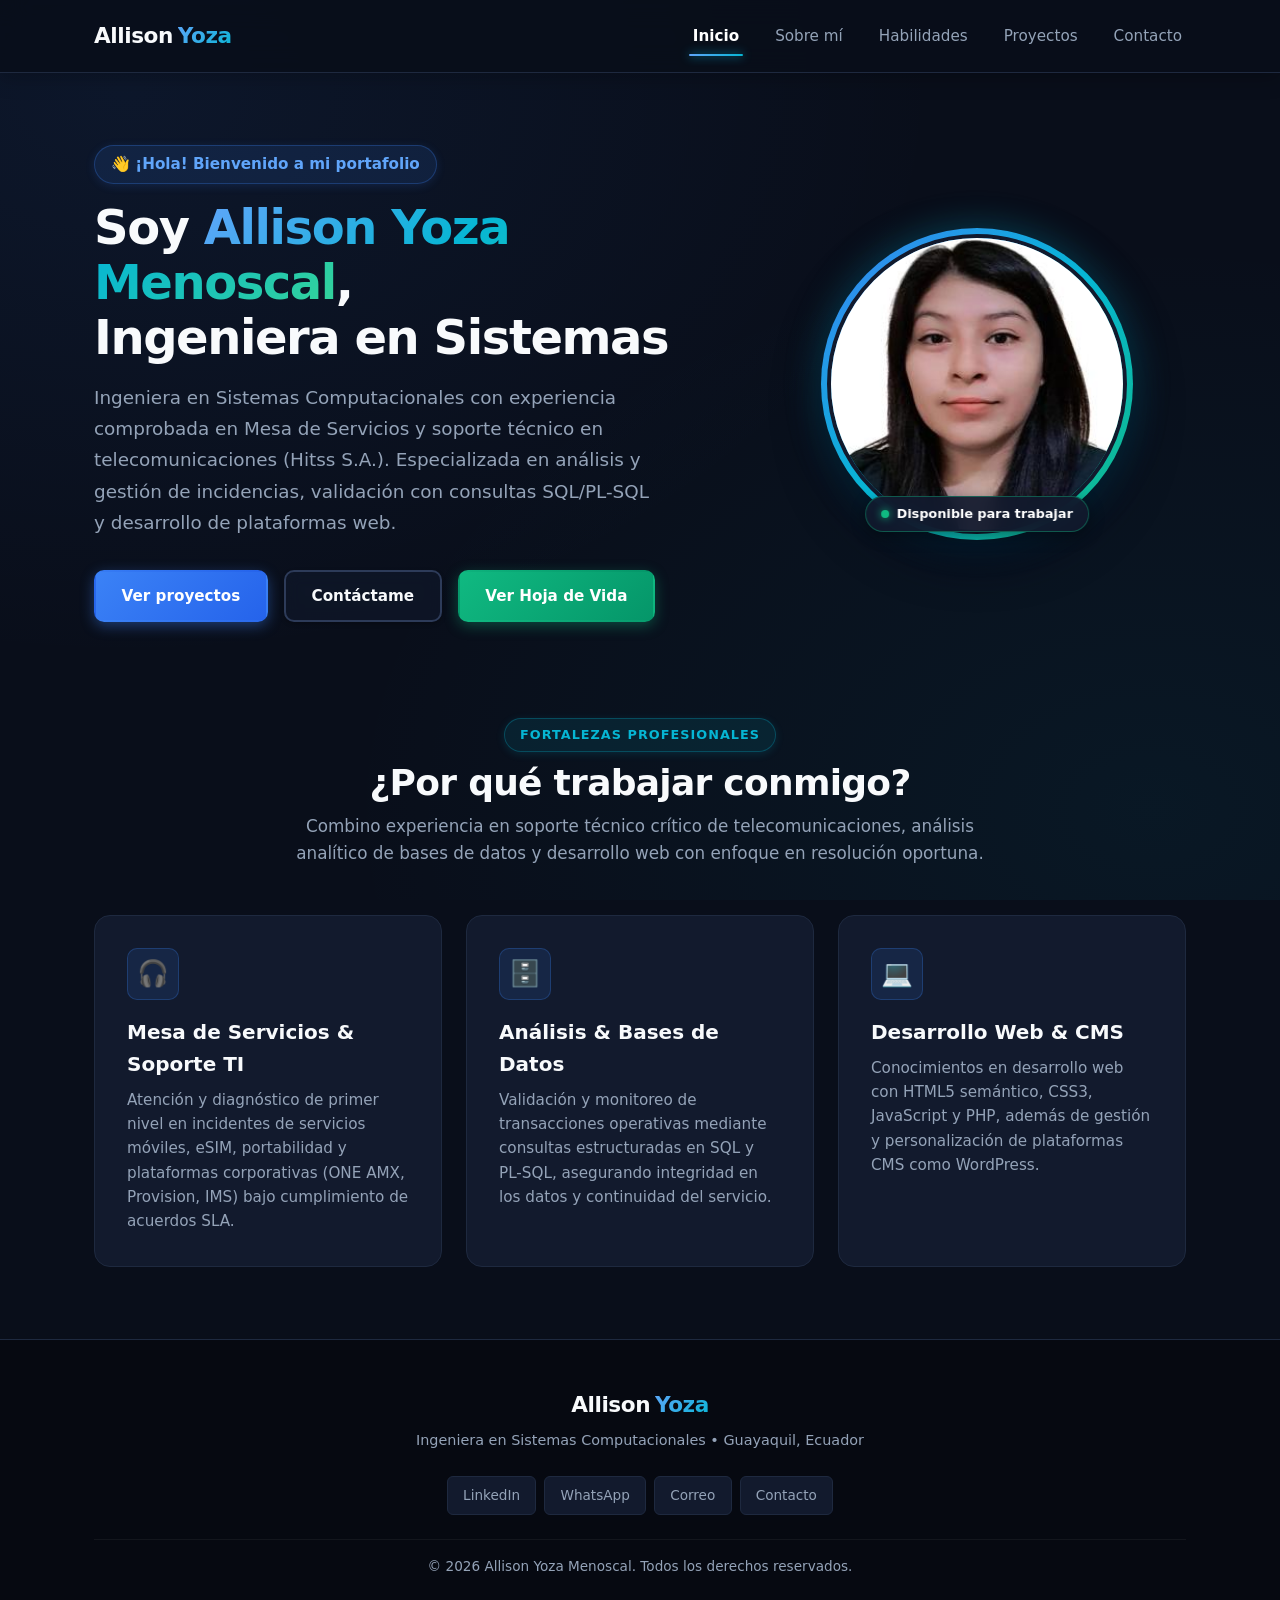
==== index.html @ 6cc6cfbf "https://github.com/Allison090/allison-yoza.git" ====
<!DOCTYPE html>
<html lang="es">
<head>
  <meta charset="UTF-8">
  <meta name="viewport" content="width=device-width, initial-scale=1.0">
  <meta name="description" content="Portafolio profesional y hoja de vida de Allison Yoza Menoscal. Ingeniera en Sistemas Computacionales, Soporte Técnico TI, Bases de Datos SQL y Desarrollo Web.">
  <title>Inicio | Allison Yoza Menoscal</title>

  <!-- Hojas de estilo del proyecto: global.css primero, luego pages.css -->
  <link rel="stylesheet" href="css/global.css">
  <link rel="stylesheet" href="css/pages.css">
</head>
<body>

  <!-- ======================================================================
       ENCABEZADO Y NAVEGACIÓN COMPARTIDOS (Exactamente igual en las 5 páginas)
       ====================================================================== -->
  <header class="site-header">
    <nav class="navbar container">
      <!-- Logo de la marca personal -->
      <a href="index.html" class="logo">
        <span>Allison</span><span class="logo-accent">Yoza</span>
      </a>

      <!-- Botón de menú hamburguesa para dispositivos móviles -->
      <button class="menu-toggle" id="menu-toggle" aria-label="Abrir menú de navegación" aria-expanded="false">
        <span class="menu-bar"></span>
        <span class="menu-bar"></span>
        <span class="menu-bar"></span>
      </button>

      <!-- Lista de enlaces de navegación principal -->
      <ul class="nav-menu" id="nav-menu">
        <li><a href="index.html" class="nav-link">Inicio</a></li>
        <li><a href="about.html" class="nav-link">Sobre mí</a></li>
        <li><a href="skills.html" class="nav-link">Habilidades</a></li>
        <li><a href="projects.html" class="nav-link">Proyectos</a></li>
        <li><a href="contact.html" class="nav-link">Contacto</a></li>
      </ul>
    </nav>
  </header>

  <!-- ======================================================================
       CONTENIDO PRINCIPAL: PÁGINA 1 - INICIO
       ====================================================================== -->
  <main>
    <!-- Sección Hero: Presentación ejecutiva y llamado a la acción -->
    <section class="hero section">
      <div class="container hero-grid">
        <!-- Columna de texto y llamada a la acción -->
        <div class="hero-text">
          <span class="hero-greeting">👋 ¡Hola! Bienvenido a mi portafolio</span>
          <h1 class="hero-title">
            Soy <span class="text-gradient">Allison Yoza Menoscal</span>,<br>
            Ingeniera en Sistemas
          </h1>
          <p class="hero-description">
            Ingeniera en Sistemas Computacionales con experiencia comprobada en Mesa de Servicios y soporte técnico en telecomunicaciones (Hitss S.A.). Especializada en análisis y gestión de incidencias, validación con consultas SQL/PL-SQL y desarrollo de plataformas web.
          </p>
          <div class="hero-actions">
            <a href="projects.html" class="btn btn-primary">Ver proyectos</a>
            <a href="contact.html" class="btn btn-outline">Contáctame</a>
            <a href="about.html" class="btn btn-accent">Ver Hoja de Vida</a>
          </div>
        </div>

        <!-- Columna de imagen / Foto profesional de Allison con marco y estado -->
        <div class="hero-image-wrapper">
          <div class="hero-avatar-frame">
            <img src="assets/img/profile.jpg" alt="Foto de perfil profesional de Allison Yoza Menoscal" class="hero-img" width="300" height="300">
            <!-- Insignia moderna de estado profesional -->
            <div class="avatar-badge">
              <span class="avatar-badge-dot"></span>
              <span>Disponible para trabajar</span>
            </div>
          </div>
        </div>
      </div>
    </section>

    <!-- Sección Resumen: 3 tarjetas destacando fortalezas clave -->
    <section class="highlights-section section">
      <div class="container">
        <div class="section-header">
          <span class="section-tag">Fortalezas Profesionales</span>
          <h2 class="section-title">¿Por qué trabajar conmigo?</h2>
          <p class="section-subtitle">
            Combino experiencia en soporte técnico crítico de telecomunicaciones, análisis analítico de bases de datos y desarrollo web con enfoque en resolución oportuna.
          </p>
        </div>

        <div class="highlights-grid">
          <!-- Tarjeta 1: Soporte y Mesa de Servicios -->
          <article class="highlight-card">
            <div class="highlight-icon">🎧</div>
            <h3 class="highlight-title">Mesa de Servicios & Soporte TI</h3>
            <p class="highlight-desc">
              Atención y diagnóstico de primer nivel en incidentes de servicios móviles, eSIM, portabilidad y plataformas corporativas (ONE AMX, Provision, IMS) bajo cumplimiento de acuerdos SLA.
            </p>
          </article>

          <!-- Tarjeta 2: Bases de Datos SQL / PL-SQL -->
          <article class="highlight-card">
            <div class="highlight-icon">🗄️</div>
            <h3 class="highlight-title">Análisis & Bases de Datos</h3>
            <p class="highlight-desc">
              Validación y monitoreo de transacciones operativas mediante consultas estructuradas en SQL y PL-SQL, asegurando integridad en los datos y continuidad del servicio.
            </p>
          </article>

          <!-- Tarjeta 3: Desarrollo Web y CMS -->
          <article class="highlight-card">
            <div class="highlight-icon">💻</div>
            <h3 class="highlight-title">Desarrollo Web & CMS</h3>
            <p class="highlight-desc">
              Conocimientos en desarrollo web con HTML5 semántico, CSS3, JavaScript y PHP, además de gestión y personalización de plataformas CMS como WordPress.
            </p>
          </article>
        </div>
      </div>
    </section>
  </main>

  <!-- ======================================================================
       PIE DE PÁGINA COMPARTIDO (Exactamente igual en las 5 páginas)
       ====================================================================== -->
  <footer class="site-footer">
    <div class="container footer-content">
      <div class="footer-brand">
        <a href="index.html" class="logo">
          <span>Allison</span><span class="logo-accent">Yoza</span>
        </a>
        <p>Ingeniera en Sistemas Computacionales • Guayaquil, Ecuador</p>
      </div>

      <!-- Enlaces rápidos a redes sociales y contacto directo -->
      <div class="footer-socials">
        <a href="https://linkedin.com/in/allisonyozame" target="_blank" rel="noopener noreferrer" class="social-link">LinkedIn</a>
        <a href="https://wa.me/593987343691" target="_blank" rel="noopener noreferrer" class="social-link">WhatsApp</a>
        <a href="mailto:allisonyoza@hotmail.com" class="social-link">Correo</a>
        <a href="contact.html" class="social-link">Contacto</a>
      </div>

      <!-- Copyright con año dinámico controlado por JavaScript -->
      <p class="footer-copy">
        &copy; <span id="current-year"></span> Allison Yoza Menoscal. Todos los derechos reservados.
      </p>
    </div>
  </footer>

  <!-- Script global del proyecto (menú móvil, enlace activo y año) -->
  <script src="js/main.js"></script>
</body>
</html>
---- css/global.css ----
/* ==========================================================================
   PORTAFOLIO WEB PERSONAL - HOJA DE ESTILOS GLOBAL (css/global.css)
   Contiene: Variables (:root), Reset universal, Botones, Header, Navbar,
             Footer y Media Queries compartidas.
   Estilo: Hoja de Vida Ejecutiva Digital / Portafolio Moderno de Alto Nivel
   ========================================================================== */

/* --------------------------------------------------------------------------
   1. VARIABLES DE DISEÑO (:root)
   -------------------------------------------------------------------------- */
:root {
  /* Paleta de colores principal (Tema Ejecutivo Moderno de Alta Gama) */
  --color-bg: #090e1a;             /* Fondo azul noche tecnológico profundo */
  --color-surface: #121a2d;        /* Fondo de tarjetas ejecutivas y contenedores */
  --color-surface-hover: #19243d;  /* Fondo interactivo al pasar el cursor */
  --color-surface-soft: #0d1527;   /* Fondo secundario para cajas de datos */
  --color-border: #1e293f;         /* Color de bordes nítidos y elegantes */
  --color-border-light: #2d3b59;   /* Bordes más visibles e iluminados */

  /* Colores de acento e identidad */
  --color-primary: #3b82f6;        /* Azul tecnológico vibrante */
  --color-primary-hover: #2563eb;  /* Azul oscuro interactivo */
  --color-primary-light: #60a5fa;  /* Tono azul cielo para detalles y etiquetas */
  --color-secondary: #06b6d4;      /* Cian aguamarina */
  --color-secondary-hover: #0891b2;/* Cian interactivo */
  --color-accent: #10b981;         /* Verde esmeralda (Disponibilidad / Logros) */
  --color-accent-hover: #059669;   /* Verde esmeralda oscuro */

  /* Estados de retroalimentación */
  --color-success: #10b981;        /* Éxito (Verde esmeralda) */
  --color-error: #ef4444;          /* Error (Rojo suave) */

  /* Tipografía y textos (MANTENIDA EXACTAMENTE SEGÚN SOLICITUD) */
  --color-text: #f8fafc;           /* Texto principal de alto contraste */
  --color-text-muted: #94a3b8;     /* Texto secundario y descriptivo */
  --font-main: system-ui, -apple-system, BlinkMacSystemFont, 'Segoe UI', Roboto, Oxygen, Ubuntu, Cantarell, sans-serif;

  /* Espaciados modulares (MANTENIDOS) */
  --spacing-xs: 0.25rem;
  --spacing-sm: 0.5rem;
  --spacing-md: 1rem;
  --spacing-lg: 1.5rem;
  --spacing-xl: 2rem;
  --spacing-2xl: 3rem;

  /* Bordes redondeados modernos */
  --radius-sm: 6px;
  --radius-md: 10px;
  --radius-lg: 16px;
  --radius-xl: 24px;
  --radius-full: 9999px;

  /* Sombras y profundidad */
  --shadow-sm: 0 2px 4px rgba(0, 0, 0, 0.25);
  --shadow-md: 0 8px 24px -4px rgba(0, 0, 0, 0.45);
  --shadow-lg: 0 16px 36px -6px rgba(2, 6, 23, 0.65);
  --shadow-glow: 0 0 25px rgba(59, 130, 246, 0.25);
  --shadow-glow-cyan: 0 0 25px rgba(6, 182, 212, 0.25);

  /* Transiciones fluidas */
  --transition-fast: 0.2s ease;
  --transition-normal: 0.3s cubic-bezier(0.4, 0, 0.2, 1);
}

/* --------------------------------------------------------------------------
   2. RESET UNIVERSAL Y ESTILOS BASE
   -------------------------------------------------------------------------- */
* {
  margin: 0;
  padding: 0;
  box-sizing: border-box;
}

html {
  scroll-behavior: smooth;
  font-size: 16px; /* Mantener tamaño base de fuente */
}

body {
  font-family: var(--font-main);
  background-color: var(--color-bg);
  background-image: 
    radial-gradient(at 10% 10%, rgba(59, 130, 246, 0.08) 0px, transparent 50%),
    radial-gradient(at 90% 90%, rgba(6, 182, 212, 0.06) 0px, transparent 50%);
  background-attachment: fixed;
  color: var(--color-text);
  line-height: 1.6;
  min-height: 100vh;
  display: flex;
  flex-direction: column;
  -webkit-font-smoothing: antialiased;
}

main {
  flex: 1; /* Permite que el footer se mantenga al final */
}

img, svg {
  max-width: 100%;
  height: auto;
  display: block;
}

a {
  color: inherit;
  text-decoration: none;
}

/* --------------------------------------------------------------------------
   3. CLASES UTILITARIAS Y DE DISEÑO REUTILIZABLES
   -------------------------------------------------------------------------- */
.container {
  width: 100%;
  max-width: 1140px;
  margin-left: auto;
  margin-right: auto;
  padding-left: var(--spacing-lg);
  padding-right: var(--spacing-lg);
}

.section {
  padding-top: var(--spacing-2xl);
  padding-bottom: var(--spacing-2xl);
}

/* Encabezado descriptivo de cada sección */
.section-header {
  text-align: center;
  max-width: 720px;
  margin: 0 auto var(--spacing-2xl) auto;
}

.section-tag {
  display: inline-flex;
  align-items: center;
  gap: 0.4rem;
  padding: 0.35rem 0.95rem;
  font-size: 0.8rem;
  font-weight: 700;
  text-transform: uppercase;
  letter-spacing: 0.08em;
  color: var(--color-secondary);
  background: rgba(6, 182, 212, 0.1);
  border: 1px solid rgba(6, 182, 212, 0.28);
  border-radius: var(--radius-full);
  margin-bottom: var(--spacing-sm);
  box-shadow: 0 2px 8px rgba(6, 182, 212, 0.15);
}

.section-title {
  font-size: 2.25rem;
  font-weight: 800;
  color: var(--color-text);
  line-height: 1.25;
  margin-bottom: var(--spacing-sm);
  letter-spacing: -0.02em;
}

.section-subtitle {
  color: var(--color-text-muted);
  font-size: 1.05rem;
  line-height: 1.6;
}

/* --------------------------------------------------------------------------
   4. SISTEMA DE BOTONES (.btn)
   -------------------------------------------------------------------------- */
.btn {
  display: inline-flex;
  align-items: center;
  justify-content: center;
  gap: var(--spacing-sm);
  padding: 0.75rem 1.6rem;
  font-size: 0.95rem;
  font-weight: 600;
  border-radius: var(--radius-md);
  cursor: pointer;
  border: 2px solid transparent;
  transition: all var(--transition-fast);
  text-align: center;
  box-shadow: var(--shadow-sm);
}

/* Botón con color principal en degradado moderno */
.btn-primary {
  background: linear-gradient(135deg, var(--color-primary) 0%, #2563eb 100%);
  color: #ffffff;
  box-shadow: 0 4px 14px rgba(59, 130, 246, 0.4);
}

.btn-primary:hover {
  background: linear-gradient(135deg, #2563eb 0%, #1d4ed8 100%);
  transform: translateY(-2px);
  box-shadow: 0 8px 20px rgba(59, 130, 246, 0.55);
}

/* Botón con contorno */
.btn-outline {
  background: rgba(18, 26, 45, 0.6);
  color: var(--color-text);
  border-color: var(--color-border-light);
  backdrop-filter: blur(8px);
}

.btn-outline:hover {
  background: rgba(59, 130, 246, 0.12);
  border-color: var(--color-primary-light);
  color: #ffffff;
  transform: translateY(-2px);
}

/* Botón de acento (Verde / Descarga / Éxito) */
.btn-accent {
  background: linear-gradient(135deg, #10b981 0%, #059669 100%);
  color: #ffffff;
  box-shadow: 0 4px 14px rgba(16, 185, 129, 0.35);
}

.btn-accent:hover {
  background: linear-gradient(135deg, #059669 0%, #047857 100%);
  transform: translateY(-2px);
  box-shadow: 0 8px 20px rgba(16, 185, 129, 0.5);
}

/* Tamaño compacto para tarjetas */
.btn-sm {
  padding: 0.45rem 1rem;
  font-size: 0.85rem;
}

.btn-block {
  width: 100%;
}

/* Etiquetas o insignias de tecnologías */
.badge {
  display: inline-flex;
  align-items: center;
  gap: 0.3rem;
  padding: 0.3rem 0.75rem;
  font-size: 0.75rem;
  font-weight: 600;
  border-radius: var(--radius-full);
  background: rgba(59, 130, 246, 0.1);
  color: var(--color-primary-light);
  border: 1px solid rgba(59, 130, 246, 0.25);
  transition: all var(--transition-fast);
}

.badge:hover {
  background: rgba(59, 130, 246, 0.18);
  border-color: var(--color-primary-light);
}

/* --------------------------------------------------------------------------
   5. ENCABEZADO Y BARRA DE NAVEGACIÓN (.site-header, .navbar)
   -------------------------------------------------------------------------- */
.site-header {
  position: sticky;
  top: 0;
  z-index: 1000;
  background: rgba(9, 14, 26, 0.88);
  backdrop-filter: blur(14px);
  -webkit-backdrop-filter: blur(14px);
  border-bottom: 1px solid var(--color-border);
  box-shadow: 0 4px 20px rgba(0, 0, 0, 0.25);
}

.navbar {
  display: flex;
  align-items: center;
  justify-content: space-between;
  height: 4.5rem;
}

/* Logotipo de marca personal */
.logo {
  font-size: 1.35rem;
  font-weight: 800;
  letter-spacing: -0.02em;
  color: var(--color-text);
  display: flex;
  align-items: center;
  gap: 0.3rem;
  transition: transform var(--transition-fast);
}

.logo:hover {
  transform: scale(1.02);
}

.logo-accent {
  background: linear-gradient(135deg, var(--color-primary-light) 0%, var(--color-secondary) 100%);
  -webkit-background-clip: text;
  -webkit-text-fill-color: transparent;
}

/* Lista de navegación en Desktop */
.nav-menu {
  display: flex;
  align-items: center;
  list-style: none;
  gap: 1.75rem;
}

.nav-link {
  color: var(--color-text-muted);
  font-weight: 500;
  font-size: 0.95rem;
  padding: 0.4rem 0.25rem;
  position: relative;
  transition: color var(--transition-fast);
}

.nav-link:hover {
  color: var(--color-text);
}

/* Indicador visual de la página activa */
.nav-link.active {
  color: #ffffff;
  font-weight: 700;
}

.nav-link.active::after {
  content: '';
  position: absolute;
  bottom: -4px;
  left: 0;
  width: 100%;
  height: 2px;
  background: linear-gradient(90deg, var(--color-primary-light), var(--color-secondary));
  border-radius: var(--radius-full);
  box-shadow: 0 0 10px var(--color-secondary);
}

/* Botón Hamburguesa para Móvil (Oculto en desktop) */
.menu-toggle {
  display: none;
  background: rgba(18, 26, 45, 0.8);
  border: 1px solid var(--color-border-light);
  border-radius: var(--radius-sm);
  padding: 0.55rem;
  cursor: pointer;
  flex-direction: column;
  gap: 5px;
  transition: background var(--transition-fast);
}

.menu-toggle:hover {
  background: rgba(59, 130, 246, 0.15);
  border-color: var(--color-primary-light);
}

.menu-bar {
  display: block;
  width: 22px;
  height: 2px;
  background-color: var(--color-text);
  border-radius: 2px;
  transition: transform var(--transition-normal), opacity var(--transition-fast);
}

/* Animación a 'X' cuando el menú móvil está abierto */
.menu-toggle.open .menu-bar:nth-child(1) {
  transform: translateY(7px) rotate(45deg);
}

.menu-toggle.open .menu-bar:nth-child(2) {
  opacity: 0;
}

.menu-toggle.open .menu-bar:nth-child(3) {
  transform: translateY(-7px) rotate(-45deg);
}

/* --------------------------------------------------------------------------
   6. PIE DE PÁGINA (.site-footer)
   -------------------------------------------------------------------------- */
.site-footer {
  background: #060911;
  border-top: 1px solid var(--color-border);
  padding: var(--spacing-2xl) 0 var(--spacing-xl);
  margin-top: auto;
}

.footer-content {
  display: flex;
  flex-direction: column;
  align-items: center;
  text-align: center;
  gap: var(--spacing-lg);
}

.footer-brand {
  display: flex;
  flex-direction: column;
  gap: 0.4rem;
}

.footer-brand .logo {
  justify-content: center;
}

.footer-brand p {
  color: var(--color-text-muted);
  font-size: 0.9rem;
}

.footer-socials {
  display: flex;
  flex-wrap: wrap;
  gap: var(--spacing-sm);
  justify-content: center;
}

.social-link {
  color: var(--color-text-muted);
  font-size: 0.85rem;
  font-weight: 500;
  padding: 0.5rem 0.95rem;
  border-radius: var(--radius-sm);
  border: 1px solid var(--color-border);
  background: var(--color-surface);
  transition: all var(--transition-fast);
}

.social-link:hover {
  color: #ffffff;
  border-color: var(--color-secondary);
  background: rgba(6, 182, 212, 0.12);
  transform: translateY(-2px);
  box-shadow: 0 4px 12px rgba(6, 182, 212, 0.2);
}

.footer-copy {
  color: var(--color-text-muted);
  font-size: 0.85rem;
  border-top: 1px solid rgba(255, 255, 255, 0.05);
  padding-top: var(--spacing-md);
  width: 100%;
}

/* --------------------------------------------------------------------------
   7. MEDIA QUERIES (COMPORTAMIENTO RESPONSIVO DEL HEADER)
   -------------------------------------------------------------------------- */
@media (max-width: 768px) {
  .menu-toggle {
    display: flex;
  }

  .nav-menu {
    position: absolute;
    top: 4.5rem;
    left: 0;
    right: 0;
    background: rgba(9, 14, 26, 0.98);
    backdrop-filter: blur(16px);
    -webkit-backdrop-filter: blur(16px);
    flex-direction: column;
    gap: 0;
    border-bottom: 1px solid var(--color-border);
    max-height: 0;
    overflow: hidden;
    opacity: 0;
    transition: max-height var(--transition-normal), opacity var(--transition-normal);
  }

  .nav-menu.open {
    max-height: 380px;
    opacity: 1;
    padding: var(--spacing-md) var(--spacing-lg);
  }

  .nav-menu li {
    width: 100%;
    text-align: center;
  }

  .nav-link {
    display: block;
    padding: 0.85rem 0;
    font-size: 1.05rem;
  }

  .nav-link.active::after {
    bottom: 6px;
    left: 25%;
    width: 50%;
  }

  .section {
    padding-top: var(--spacing-xl);
    padding-bottom: var(--spacing-xl);
  }

  .section-title {
    font-size: 1.85rem;
  }
}
---- css/pages.css ----
/* ==========================================================================
   PORTAFOLIO WEB PERSONAL - HOJA DE ESTILOS POR PÁGINAS (css/pages.css)
   Contiene: Estilos específicos del contenido (<main>) de cada página:
             1. Inicio (index.html) - Hero moderno y foto profesional
             2. Sobre mí (about.html) - Hoja de Vida, Timeline y Referencias
             3. Habilidades (skills.html) - Barras de progreso con degradado
             4. Proyectos (projects.html) - Galería de tarjetas ejecutivas
             5. Contacto (contact.html) - Canales directos y formulario
   ========================================================================== */

/* ==========================================================================
   1. PÁGINA: INICIO (index.html)
   ========================================================================== */

/* Sección Hero con cuadrícula de 2 columnas */
.hero {
  padding: 4.5rem 0 3.5rem 0;
  display: flex;
  align-items: center;
}

.hero-grid {
  display: grid;
  grid-template-columns: 1.2fr 0.8fr;
  align-items: center;
  gap: var(--spacing-2xl);
}

.hero-greeting {
  display: inline-flex;
  align-items: center;
  gap: 0.5rem;
  font-size: 0.95rem;
  font-weight: 600;
  color: var(--color-primary-light);
  background: rgba(59, 130, 246, 0.12);
  padding: 0.4rem 1rem;
  border-radius: var(--radius-full);
  margin-bottom: var(--spacing-md);
  border: 1px solid rgba(59, 130, 246, 0.28);
  box-shadow: 0 2px 10px rgba(59, 130, 246, 0.15);
}

.hero-title {
  font-size: 3rem;
  font-weight: 800;
  line-height: 1.15;
  letter-spacing: -0.03em;
  margin-bottom: var(--spacing-md);
}

.hero-title .text-gradient {
  background: linear-gradient(135deg, var(--color-primary-light) 0%, var(--color-secondary) 50%, #34d399 100%);
  -webkit-background-clip: text;
  -webkit-text-fill-color: transparent;
}

.hero-description {
  font-size: 1.15rem;
  color: var(--color-text-muted);
  line-height: 1.7;
  margin-bottom: var(--spacing-xl);
  max-width: 560px;
}

.hero-actions {
  display: flex;
  flex-wrap: wrap;
  gap: var(--spacing-md);
}

/* ==========================================================================
   FOTO DE PERFIL PROFESIONAL (Estilización Premium)
   ========================================================================== */
.hero-image-wrapper {
  display: flex;
  justify-content: center;
  align-items: center;
  position: relative;
}

/* Marco exterior con resplandor ambiental y borde degradado */
.hero-avatar-frame {
  position: relative;
  padding: 6px;
  background: linear-gradient(135deg, #3b82f6 0%, #06b6d4 50%, #10b981 100%);
  border-radius: var(--radius-full);
  box-shadow: 0 20px 45px rgba(2, 6, 23, 0.7), 0 0 35px rgba(6, 182, 212, 0.35);
  display: inline-block;
  transition: transform var(--transition-normal), box-shadow var(--transition-normal);
}

.hero-avatar-frame:hover {
  transform: translateY(-4px) scale(1.02);
  box-shadow: 0 25px 55px rgba(2, 6, 23, 0.8), 0 0 45px rgba(6, 182, 212, 0.45);
}

.hero-img {
  width: 300px;
  height: 300px;
  border-radius: var(--radius-full);
  object-fit: cover;
  object-position: top center;
  border: 4px solid var(--color-surface);
  display: block;
}

/* Insignia flotante moderna: "Disponible para trabajar" */
.avatar-badge {
  position: absolute;
  bottom: 8px;
  left: 50%;
  transform: translateX(-50%);
  background: rgba(18, 26, 45, 0.92);
  backdrop-filter: blur(10px);
  -webkit-backdrop-filter: blur(10px);
  border: 1px solid rgba(16, 185, 129, 0.4);
  color: #ffffff;
  padding: 0.4rem 0.95rem;
  border-radius: var(--radius-full);
  font-size: 0.8rem;
  font-weight: 600;
  display: flex;
  align-items: center;
  gap: 0.45rem;
  box-shadow: 0 4px 15px rgba(0, 0, 0, 0.4);
  white-space: nowrap;
}

.avatar-badge-dot {
  width: 8px;
  height: 8px;
  border-radius: var(--radius-full);
  background-color: var(--color-accent);
  box-shadow: 0 0 8px var(--color-accent);
  animation: pulse-dot 2s infinite;
}

@keyframes pulse-dot {
  0% { transform: scale(0.95); box-shadow: 0 0 0 0 rgba(16, 185, 129, 0.7); }
  70% { transform: scale(1.1); box-shadow: 0 0 0 6px rgba(16, 185, 129, 0); }
  100% { transform: scale(0.95); box-shadow: 0 0 0 0 rgba(16, 185, 129, 0); }
}

/* Sección Resumen de Fortalezas (Highlights Grid) */
.highlights-section {
  padding: 2.5rem 0 4.5rem 0;
}

.highlights-grid {
  display: grid;
  grid-template-columns: repeat(3, 1fr);
  gap: var(--spacing-lg);
}

.highlight-card {
  background: var(--color-surface);
  border: 1px solid var(--color-border);
  border-radius: var(--radius-lg);
  padding: var(--spacing-xl);
  transition: transform var(--transition-normal), border-color var(--transition-fast), box-shadow var(--transition-normal);
  position: relative;
  overflow: hidden;
}

.highlight-card::before {
  content: '';
  position: absolute;
  top: 0;
  left: 0;
  right: 0;
  height: 3px;
  background: linear-gradient(90deg, var(--color-primary), var(--color-secondary));
  opacity: 0;
  transition: opacity var(--transition-fast);
}

.highlight-card:hover {
  transform: translateY(-6px);
  border-color: var(--color-border-light);
  box-shadow: var(--shadow-lg);
}

.highlight-card:hover::before {
  opacity: 1;
}

.highlight-icon {
  width: 52px;
  height: 52px;
  display: flex;
  align-items: center;
  justify-content: center;
  border-radius: var(--radius-md);
  background: rgba(59, 130, 246, 0.12);
  color: var(--color-primary-light);
  font-size: 1.6rem;
  margin-bottom: var(--spacing-md);
  border: 1px solid rgba(59, 130, 246, 0.25);
}

.highlight-title {
  font-size: 1.25rem;
  font-weight: 700;
  margin-bottom: var(--spacing-sm);
  color: var(--color-text);
}

.highlight-desc {
  color: var(--color-text-muted);
  font-size: 0.95rem;
  line-height: 1.6;
}

/* ==========================================================================
   2. PÁGINA: SOBRE MÍ (about.html) - ESTILO HOJA DE VIDA DIGITAL
   ========================================================================== */

/* Cabecera Ejecutiva de Currículum Vitae */
.resume-header-card {
  background: var(--color-surface);
  border: 1px solid var(--color-border);
  border-radius: var(--radius-xl);
  padding: var(--spacing-xl);
  margin-bottom: var(--spacing-2xl);
  display: flex;
  align-items: center;
  gap: var(--spacing-xl);
  box-shadow: var(--shadow-md);
  position: relative;
  overflow: hidden;
}

.resume-header-card::before {
  content: '';
  position: absolute;
  top: 0;
  left: 0;
  width: 5px;
  height: 100%;
  background: linear-gradient(180deg, var(--color-primary), var(--color-secondary), var(--color-accent));
}

.resume-avatar-frame {
  flex-shrink: 0;
  padding: 4px;
  background: linear-gradient(135deg, var(--color-primary), var(--color-secondary));
  border-radius: var(--radius-full);
  box-shadow: 0 8px 24px rgba(0, 0, 0, 0.4);
}

.resume-avatar-img {
  width: 130px;
  height: 130px;
  border-radius: var(--radius-full);
  object-fit: cover;
  object-position: top center;
  border: 3px solid var(--color-surface);
  display: block;
}

.resume-header-info {
  flex: 1;
}

.resume-name {
  font-size: 1.85rem;
  font-weight: 800;
  color: var(--color-text);
  margin-bottom: 0.25rem;
}

.resume-role {
  font-size: 1.05rem;
  font-weight: 600;
  color: var(--color-secondary);
  margin-bottom: var(--spacing-sm);
}

.resume-meta-list {
  display: flex;
  flex-wrap: wrap;
  gap: 0.6rem;
  margin-bottom: var(--spacing-md);
}

.resume-meta-item {
  display: inline-flex;
  align-items: center;
  gap: 0.35rem;
  font-size: 0.85rem;
  color: var(--color-text-muted);
  background: var(--color-surface-soft);
  padding: 0.35rem 0.75rem;
  border-radius: var(--radius-full);
  border: 1px solid var(--color-border);
}

.resume-meta-item a:hover {
  color: var(--color-primary-light);
  text-decoration: underline;
}

.resume-header-actions {
  display: flex;
  gap: var(--spacing-sm);
  flex-wrap: wrap;
}

/* Cuadrícula de Contenido de Hoja de Vida */
.about-grid {
  display: grid;
  grid-template-columns: 1fr 1fr;
  gap: var(--spacing-2xl);
  align-items: start;
}

.about-card {
  background: var(--color-surface);
  border: 1px solid var(--color-border);
  border-radius: var(--radius-lg);
  padding: var(--spacing-xl);
  box-shadow: var(--shadow-sm);
}

.about-card-title {
  font-size: 1.4rem;
  font-weight: 700;
  margin-bottom: var(--spacing-md);
  color: var(--color-text);
  display: flex;
  align-items: center;
  gap: 0.5rem;
  padding-bottom: var(--spacing-sm);
  border-bottom: 1px solid var(--color-border);
}

.about-bio p {
  color: var(--color-text-muted);
  font-size: 1rem;
  line-height: 1.7;
  margin-bottom: var(--spacing-md);
}

/* Lista de actitudes con viñetas estilizadas */
.attitude-list {
  list-style: none;
  display: grid;
  grid-template-columns: 1fr 1fr;
  gap: 0.5rem;
  margin: var(--spacing-md) 0;
}

.attitude-item {
  display: flex;
  align-items: center;
  gap: 0.45rem;
  font-size: 0.9rem;
  color: var(--color-text);
  background: var(--color-surface-soft);
  padding: 0.5rem 0.75rem;
  border-radius: var(--radius-sm);
  border: 1px solid var(--color-border);
}

.attitude-item::before {
  content: '✓';
  color: var(--color-accent);
  font-weight: 800;
}

/* Línea de Tiempo (Timeline de Experiencia y Educación) */
.timeline-list {
  list-style: none;
  position: relative;
  padding-left: 1.75rem;
}

.timeline-list::before {
  content: '';
  position: absolute;
  top: 8px;
  bottom: 8px;
  left: 6px;
  width: 2px;
  background: linear-gradient(180deg, var(--color-primary), var(--color-secondary), var(--color-border));
}

.timeline-item {
  position: relative;
  margin-bottom: var(--spacing-xl);
}

.timeline-item:last-child {
  margin-bottom: 0;
}

.timeline-marker {
  position: absolute;
  left: -1.75rem;
  top: 4px;
  width: 14px;
  height: 14px;
  border-radius: var(--radius-full);
  background: var(--color-secondary);
  border: 3px solid var(--color-surface);
  box-shadow: 0 0 0 2px var(--color-secondary);
}

.timeline-date {
  font-size: 0.8rem;
  font-weight: 700;
  text-transform: uppercase;
  color: var(--color-secondary);
  letter-spacing: 0.06em;
  margin-bottom: 0.2rem;
}

.timeline-title {
  font-size: 1.15rem;
  font-weight: 700;
  color: var(--color-text);
  margin-bottom: 0.25rem;
}

.timeline-place {
  font-size: 0.9rem;
  color: var(--color-primary-light);
  margin-bottom: 0.5rem;
  font-weight: 600;
}

.timeline-desc {
  font-size: 0.92rem;
  color: var(--color-text-muted);
  line-height: 1.6;
}

/* Viñetas de funciones laborales dentro del timeline */
.job-functions {
  margin-top: 0.5rem;
  padding-left: 1.1rem;
}

.job-functions li {
  font-size: 0.88rem;
  color: var(--color-text-muted);
  margin-bottom: 0.35rem;
  line-height: 1.5;
}

/* Sección de Referencias Laborales y Personales */
.references-section {
  margin-top: var(--spacing-2xl);
}

.references-grid {
  display: grid;
  grid-template-columns: repeat(3, 1fr);
  gap: var(--spacing-lg);
  margin-top: var(--spacing-lg);
}

.reference-card {
  background: var(--color-surface);
  border: 1px solid var(--color-border);
  border-radius: var(--radius-lg);
  padding: var(--spacing-lg);
  display: flex;
  flex-direction: column;
  gap: 0.4rem;
  transition: transform var(--transition-fast), border-color var(--transition-fast);
}

.reference-card:hover {
  transform: translateY(-3px);
  border-color: var(--color-primary-light);
}

.reference-name {
  font-size: 1.05rem;
  font-weight: 700;
  color: var(--color-text);
}

.reference-role {
  font-size: 0.85rem;
  color: var(--color-secondary);
  font-weight: 500;
}

.reference-phone {
  display: inline-flex;
  align-items: center;
  gap: 0.4rem;
  font-size: 0.9rem;
  color: var(--color-text-muted);
  margin-top: 0.4rem;
}

.reference-phone a:hover {
  color: var(--color-primary-light);
  text-decoration: underline;
}

/* ==========================================================================
   3. PÁGINA: HABILIDADES (skills.html)
   ========================================================================== */
.skills-grid {
  display: grid;
  grid-template-columns: repeat(3, 1fr);
  gap: var(--spacing-xl);
}

.skill-category {
  background: var(--color-surface);
  border: 1px solid var(--color-border);
  border-radius: var(--radius-lg);
  padding: var(--spacing-xl);
  box-shadow: var(--shadow-sm);
  transition: transform var(--transition-fast), border-color var(--transition-fast);
}

.skill-category:hover {
  transform: translateY(-4px);
  border-color: var(--color-border-light);
  box-shadow: var(--shadow-md);
}

.category-header {
  display: flex;
  align-items: center;
  gap: var(--spacing-sm);
  margin-bottom: var(--spacing-lg);
  padding-bottom: var(--spacing-md);
  border-bottom: 1px solid var(--color-border);
}

.category-icon {
  font-size: 1.5rem;
}

.category-title {
  font-size: 1.25rem;
  font-weight: 700;
  color: var(--color-text);
}

.skill-list {
  display: flex;
  flex-direction: column;
  gap: var(--spacing-lg);
}

.skill-item {
  display: flex;
  flex-direction: column;
  gap: 0.4rem;
}

.skill-header {
  display: flex;
  justify-content: space-between;
  align-items: center;
  font-size: 0.95rem;
  font-weight: 600;
}

.skill-name {
  color: var(--color-text);
}

.skill-percentage {
  color: var(--color-secondary);
  font-size: 0.85rem;
  font-weight: 700;
}

/* Barra de progreso interactiva y visual con degradado */
.progress-bar {
  width: 100%;
  height: 9px;
  background: rgba(255, 255, 255, 0.08);
  border-radius: var(--radius-full);
  overflow: hidden;
  position: relative;
}

.progress-fill {
  height: 100%;
  border-radius: var(--radius-full);
  background: linear-gradient(90deg, var(--color-primary) 0%, var(--color-secondary) 60%, #10b981 100%);
  transition: width 1s cubic-bezier(0.4, 0, 0.2, 1);
  box-shadow: 0 0 10px rgba(6, 182, 212, 0.4);
}

/* ==========================================================================
   4. PÁGINA: PROYECTOS (projects.html)
   ========================================================================== */
.projects-grid {
  display: grid;
  grid-template-columns: repeat(3, 1fr);
  gap: var(--spacing-xl);
}

.project-card {
  background: var(--color-surface);
  border: 1px solid var(--color-border);
  border-radius: var(--radius-lg);
  overflow: hidden;
  display: flex;
  flex-direction: column;
  transition: transform var(--transition-normal), border-color var(--transition-fast), box-shadow var(--transition-normal);
}

.project-card:hover {
  transform: translateY(-8px);
  border-color: var(--color-border-light);
  box-shadow: var(--shadow-lg);
}

.project-img-wrapper {
  position: relative;
  overflow: hidden;
  background: #020617;
  aspect-ratio: 16 / 10;
}

.project-img {
  width: 100%;
  height: 100%;
  object-fit: cover;
  transition: transform var(--transition-normal);
}

.project-card:hover .project-img {
  transform: scale(1.05);
}

.project-body {
  padding: var(--spacing-lg);
  display: flex;
  flex-direction: column;
  flex: 1;
}

.project-title {
  font-size: 1.25rem;
  font-weight: 700;
  color: var(--color-text);
  margin-bottom: var(--spacing-xs);
}

.project-description {
  color: var(--color-text-muted);
  font-size: 0.92rem;
  line-height: 1.6;
  margin-bottom: var(--spacing-md);
  flex: 1;
}

.project-badges {
  display: flex;
  flex-wrap: wrap;
  gap: 0.4rem;
  margin-bottom: var(--spacing-lg);
}

.project-links {
  display: flex;
  gap: var(--spacing-sm);
  margin-top: auto;
}

.project-links .btn {
  flex: 1;
}

/* ==========================================================================
   5. PÁGINA: CONTACTO (contact.html)
   ========================================================================== */
.contact-grid {
  display: grid;
  grid-template-columns: 1fr 1.3fr;
  gap: var(--spacing-2xl);
  align-items: start;
}

/* Columna Izquierda: Tarjetas de Canales Directos */
.contact-channels {
  display: flex;
  flex-direction: column;
  gap: var(--spacing-md);
}

.channel-card {
  background: var(--color-surface);
  border: 1px solid var(--color-border);
  border-radius: var(--radius-lg);
  padding: var(--spacing-lg);
  display: flex;
  align-items: center;
  gap: var(--spacing-md);
  transition: border-color var(--transition-fast), transform var(--transition-fast), box-shadow var(--transition-fast);
}

.channel-card:hover {
  border-color: var(--color-primary-light);
  transform: translateX(4px);
  box-shadow: var(--shadow-md);
}

.channel-icon {
  width: 48px;
  height: 48px;
  border-radius: var(--radius-md);
  background: rgba(255, 255, 255, 0.05);
  display: flex;
  align-items: center;
  justify-content: center;
  font-size: 1.4rem;
  flex-shrink: 0;
}

.channel-card.whatsapp .channel-icon {
  background: rgba(16, 185, 129, 0.15);
  color: var(--color-success);
}

.channel-card.linkedin .channel-icon {
  background: rgba(6, 182, 212, 0.15);
  color: var(--color-secondary);
}

.channel-card.email .channel-icon {
  background: rgba(59, 130, 246, 0.15);
  color: var(--color-primary-light);
}

.channel-info {
  flex: 1;
  min-width: 0;
}

.channel-title {
  font-size: 1rem;
  font-weight: 700;
  color: var(--color-text);
  margin-bottom: 0.15rem;
}

.channel-value {
  font-size: 0.88rem;
  color: var(--color-text-muted);
  white-space: nowrap;
  overflow: hidden;
  text-overflow: ellipsis;
}

.channel-action {
  flex-shrink: 0;
}

/* Columna Derecha: Formulario de Contacto */
.contact-form-card {
  background: var(--color-surface);
  border: 1px solid var(--color-border);
  border-radius: var(--radius-lg);
  padding: var(--spacing-xl);
  box-shadow: var(--shadow-sm);
}

.contact-form {
  display: flex;
  flex-direction: column;
  gap: var(--spacing-md);
}

.form-group {
  display: flex;
  flex-direction: column;
  gap: 0.35rem;
}

.form-label {
  font-size: 0.9rem;
  font-weight: 600;
  color: var(--color-text);
}

.form-input,
.form-textarea {
  width: 100%;
  background: var(--color-surface-soft);
  border: 1px solid var(--color-border);
  border-radius: var(--radius-md);
  padding: 0.75rem 1rem;
  font-size: 0.95rem;
  font-family: inherit;
  color: var(--color-text);
  outline: none;
  transition: border-color var(--transition-fast), box-shadow var(--transition-fast);
}

.form-input:focus,
.form-textarea:focus {
  border-color: var(--color-primary-light);
  box-shadow: 0 0 0 3px rgba(59, 130, 246, 0.25);
}

.form-textarea {
  min-height: 120px;
  resize: vertical;
}

/* Contenedor de Alertas de Validación */
#form-feedback {
  display: none;
  padding: 0.85rem 1.1rem;
  border-radius: var(--radius-md);
  font-size: 0.9rem;
  font-weight: 500;
  line-height: 1.5;
}

#form-feedback.error {
  display: block;
  background: rgba(239, 68, 68, 0.12);
  border: 1px solid rgba(239, 68, 68, 0.3);
  color: #fca5a5;
}

#form-feedback.success {
  display: block;
  background: rgba(16, 185, 129, 0.12);
  border: 1px solid rgba(16, 185, 129, 0.3);
  color: #6ee7b7;
}

/* Botones de acción del formulario */
.form-actions {
  display: grid;
  grid-template-columns: 1fr 1fr;
  gap: var(--spacing-md);
  margin-top: var(--spacing-xs);
}

/* ==========================================================================
   6. RESPONSIVIDAD (MEDIA QUERIES PARA PÁGINAS)
   ========================================================================== */
@media (max-width: 992px) {
  .hero-grid {
    grid-template-columns: 1fr;
    text-align: center;
    gap: var(--spacing-xl);
  }

  .hero-description {
    margin-left: auto;
    margin-right: auto;
  }

  .hero-actions {
    justify-content: center;
  }

  .hero-image-wrapper {
    order: -1;
  }

  .hero-img {
    width: 250px;
    height: 250px;
  }

  .resume-header-card {
    flex-direction: column;
    text-align: center;
  }

  .resume-meta-list {
    justify-content: center;
  }

  .resume-header-actions {
    justify-content: center;
  }

  .highlights-grid,
  .skills-grid,
  .projects-grid,
  .references-grid {
    grid-template-columns: repeat(2, 1fr);
  }

  .about-grid,
  .contact-grid {
    grid-template-columns: 1fr;
  }
}

@media (max-width: 640px) {
  .hero-title {
    font-size: 2.2rem;
  }

  .highlights-grid,
  .skills-grid,
  .projects-grid,
  .references-grid {
    grid-template-columns: 1fr;
  }

  .attitude-list {
    grid-template-columns: 1fr;
  }

  .form-actions {
    grid-template-columns: 1fr;
  }

  .channel-card {
    flex-direction: column;
    text-align: center;
  }

  .channel-action {
    width: 100%;
  }

  .channel-action .btn {
    width: 100%;
  }
}
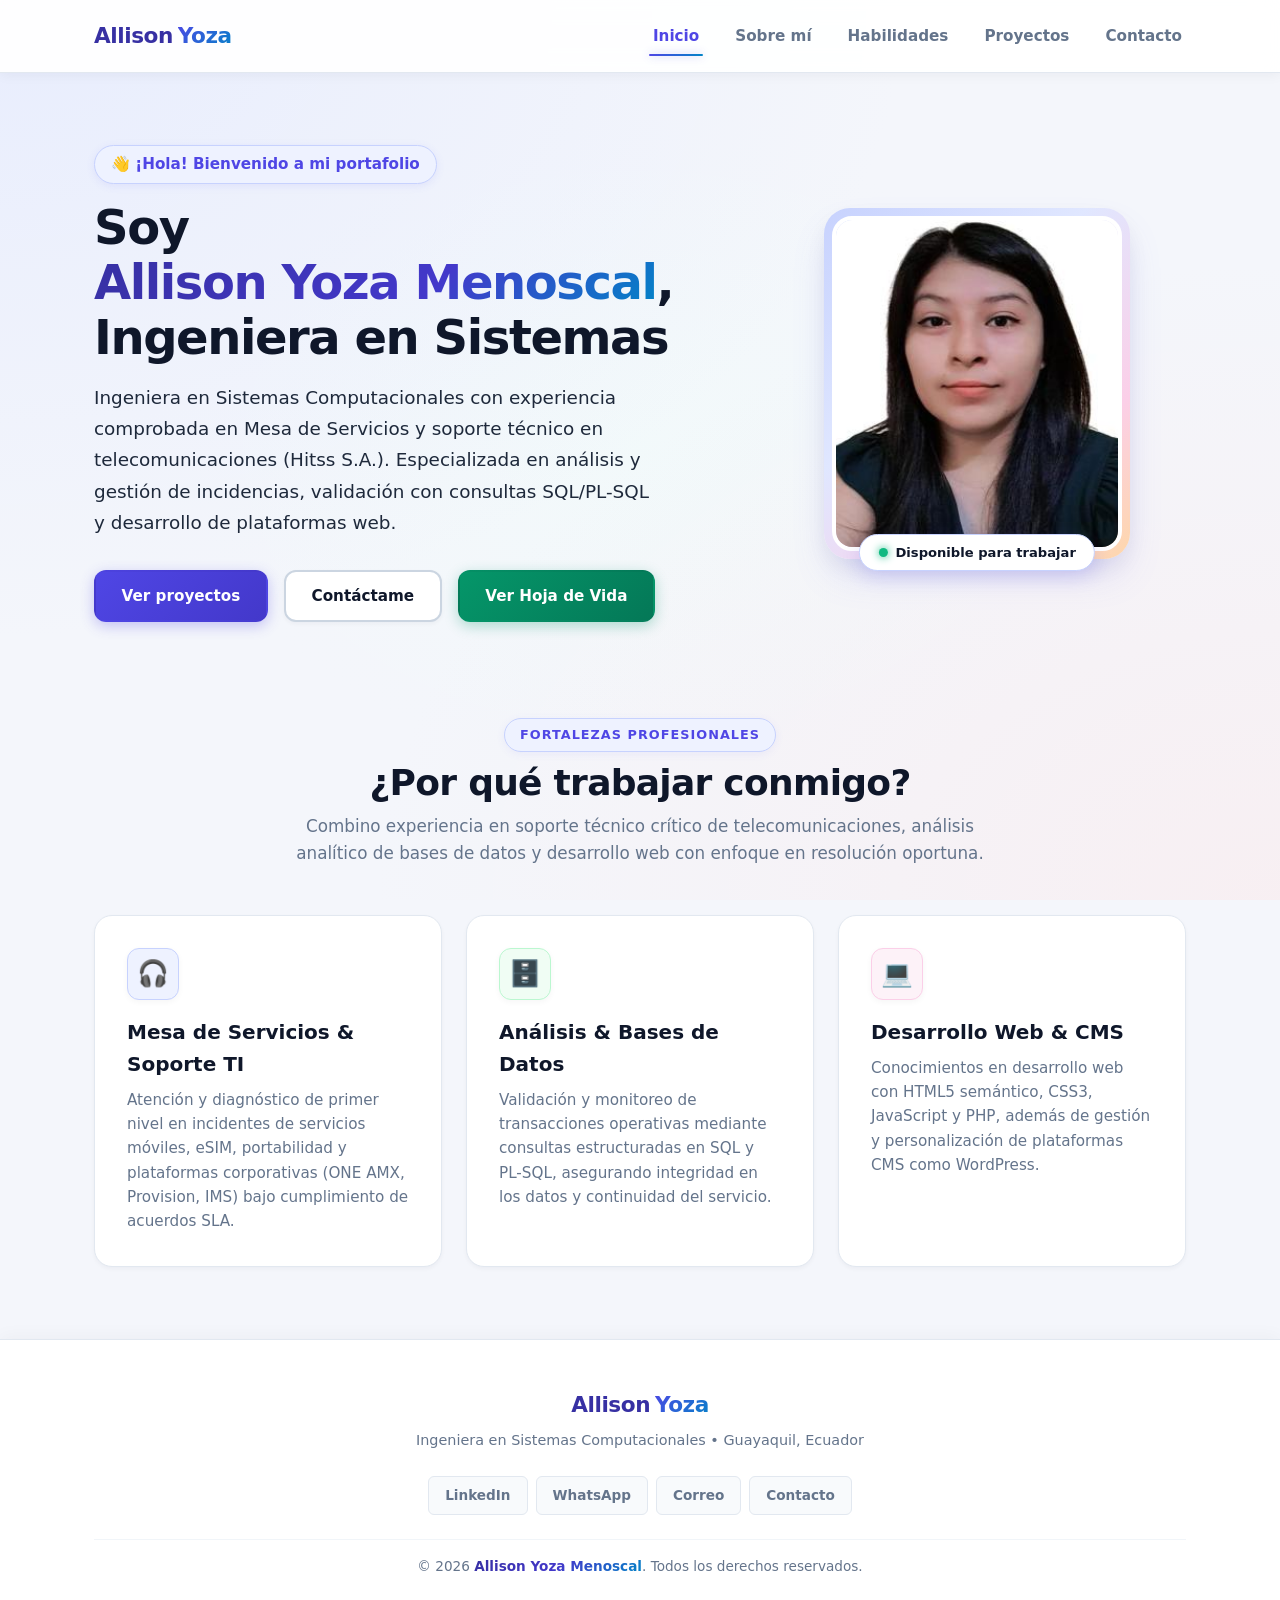
==== commit ef4aabce: "Mi primera publicación de proyecto" ====
--- a/index.html
+++ b/index.html
@@ -17,9 +17,9 @@
        ====================================================================== -->
   <header class="site-header">
     <nav class="navbar container">
-      <!-- Logo de la marca personal -->
+      <!-- Logo de la marca personal con nombres diferenciados por color -->
       <a href="index.html" class="logo">
-        <span>Allison</span><span class="logo-accent">Yoza</span>
+        <span class="logo-name">Allison</span><span class="logo-accent">Yoza</span>
       </a>
 
       <!-- Botón de menú hamburguesa para dispositivos móviles -->
@@ -51,7 +51,7 @@
         <div class="hero-text">
           <span class="hero-greeting">👋 ¡Hola! Bienvenido a mi portafolio</span>
           <h1 class="hero-title">
-            Soy <span class="text-gradient">Allison Yoza Menoscal</span>,<br>
+            Soy <span class="name-highlight">Allison Yoza Menoscal</span>,<br>
             Ingeniera en Sistemas
           </h1>
           <p class="hero-description">
@@ -64,10 +64,10 @@
           </div>
         </div>
 
-        <!-- Columna de imagen / Foto profesional de Allison con marco y estado -->
+        <!-- Columna de imagen / Foto profesional en marco rectangular redondeado (NO CÍRCULO) -->
         <div class="hero-image-wrapper">
           <div class="hero-avatar-frame">
-            <img src="assets/img/profile.jpg" alt="Foto de perfil profesional de Allison Yoza Menoscal" class="hero-img" width="300" height="300">
+            <img src="assets/img/profile.jpg" alt="Foto de perfil profesional de Allison Yoza Menoscal" class="hero-img" width="290" height="335">
             <!-- Insignia moderna de estado profesional -->
             <div class="avatar-badge">
               <span class="avatar-badge-dot"></span>
@@ -128,7 +128,7 @@
     <div class="container footer-content">
       <div class="footer-brand">
         <a href="index.html" class="logo">
-          <span>Allison</span><span class="logo-accent">Yoza</span>
+          <span class="logo-name">Allison</span><span class="logo-accent">Yoza</span>
         </a>
         <p>Ingeniera en Sistemas Computacionales • Guayaquil, Ecuador</p>
       </div>
@@ -143,7 +143,7 @@
 
       <!-- Copyright con año dinámico controlado por JavaScript -->
       <p class="footer-copy">
-        &copy; <span id="current-year"></span> Allison Yoza Menoscal. Todos los derechos reservados.
+        &copy; <span id="current-year"></span> <span class="name-highlight">Allison Yoza Menoscal</span>. Todos los derechos reservados.
       </p>
     </div>
   </footer>
--- a/css/global.css
+++ b/css/global.css
@@ -2,37 +2,39 @@
    PORTAFOLIO WEB PERSONAL - HOJA DE ESTILOS GLOBAL (css/global.css)
    Contiene: Variables (:root), Reset universal, Botones, Header, Navbar,
              Footer y Media Queries compartidas.
-   Estilo: Hoja de Vida Ejecutiva Digital / Portafolio Moderno de Alto Nivel
+   Estilo: Hoja de Vida Moderna con Fondo Pastel y Alto Contraste Ejecutivo
    ========================================================================== */
 
 /* --------------------------------------------------------------------------
    1. VARIABLES DE DISEÑO (:root)
    -------------------------------------------------------------------------- */
 :root {
-  /* Paleta de colores principal (Tema Ejecutivo Moderno de Alta Gama) */
-  --color-bg: #090e1a;             /* Fondo azul noche tecnológico profundo */
-  --color-surface: #121a2d;        /* Fondo de tarjetas ejecutivas y contenedores */
-  --color-surface-hover: #19243d;  /* Fondo interactivo al pasar el cursor */
-  --color-surface-soft: #0d1527;   /* Fondo secundario para cajas de datos */
-  --color-border: #1e293f;         /* Color de bordes nítidos y elegantes */
-  --color-border-light: #2d3b59;   /* Bordes más visibles e iluminados */
-
-  /* Colores de acento e identidad */
-  --color-primary: #3b82f6;        /* Azul tecnológico vibrante */
-  --color-primary-hover: #2563eb;  /* Azul oscuro interactivo */
-  --color-primary-light: #60a5fa;  /* Tono azul cielo para detalles y etiquetas */
-  --color-secondary: #06b6d4;      /* Cian aguamarina */
-  --color-secondary-hover: #0891b2;/* Cian interactivo */
-  --color-accent: #10b981;         /* Verde esmeralda (Disponibilidad / Logros) */
-  --color-accent-hover: #059669;   /* Verde esmeralda oscuro */
+  /* Paleta de colores pastel y superficies (Limpia, actual y contrastada) */
+  --color-bg: #f4f6fb;             /* Fondo de pantalla color pastel suave */
+  --color-bg-alt: #edf1fa;         /* Tono alternativo pastel sutil */
+  --color-surface: #ffffff;        /* Fondo blanco puro para tarjetas ejecutivas */
+  --color-surface-hover: #fcfdfe;  /* Fondo en hover */
+  --color-surface-soft: #f8fafd;   /* Fondo interior para cajas de datos */
+  --color-border: #e2e8f0;         /* Borde suave y nítido */
+  --color-border-light: #cbd5e1;   /* Borde con mayor contraste */
+
+  /* Colores de identidad, nombres y acentos */
+  --color-name: #3730a3;           /* Color distintivo exclusivo para los nombres (Índigo Real) */
+  --color-primary: #4f46e5;        /* Azul índigo moderno */
+  --color-primary-hover: #4338ca;  /* Índigo oscuro en interacción */
+  --color-primary-light: #6366f1;  /* Tono claro para detalles y badges */
+  --color-secondary: #0284c7;      /* Azul cielo / cian tecnológico */
+  --color-secondary-hover: #0369a1;/* Cian interactivo */
+  --color-accent: #10b981;         /* Verde esmeralda para disponibilidad y logros */
 
   /* Estados de retroalimentación */
-  --color-success: #10b981;        /* Éxito (Verde esmeralda) */
-  --color-error: #ef4444;          /* Error (Rojo suave) */
+  --color-success: #059669;        /* Éxito */
+  --color-error: #dc2626;          /* Error */
 
   /* Tipografía y textos (MANTENIDA EXACTAMENTE SEGÚN SOLICITUD) */
-  --color-text: #f8fafc;           /* Texto principal de alto contraste */
-  --color-text-muted: #94a3b8;     /* Texto secundario y descriptivo */
+  --color-text: #0f172a;           /* Texto principal oscuro para máximo contraste */
+  --color-text-body: #1e293b;      /* Texto de párrafos y lectura */
+  --color-text-muted: #64748b;     /* Texto secundario y descriptivo */
   --font-main: system-ui, -apple-system, BlinkMacSystemFont, 'Segoe UI', Roboto, Oxygen, Ubuntu, Cantarell, sans-serif;
 
   /* Espaciados modulares (MANTENIDOS) */
@@ -43,19 +45,18 @@
   --spacing-xl: 2rem;
   --spacing-2xl: 3rem;
 
-  /* Bordes redondeados modernos */
+  /* Bordes redondeados elegantes (NO círculos para la foto) */
   --radius-sm: 6px;
-  --radius-md: 10px;
-  --radius-lg: 16px;
+  --radius-md: 12px;
+  --radius-lg: 18px;
   --radius-xl: 24px;
   --radius-full: 9999px;
 
-  /* Sombras y profundidad */
-  --shadow-sm: 0 2px 4px rgba(0, 0, 0, 0.25);
-  --shadow-md: 0 8px 24px -4px rgba(0, 0, 0, 0.45);
-  --shadow-lg: 0 16px 36px -6px rgba(2, 6, 23, 0.65);
-  --shadow-glow: 0 0 25px rgba(59, 130, 246, 0.25);
-  --shadow-glow-cyan: 0 0 25px rgba(6, 182, 212, 0.25);
+  /* Sombras suaves modernas para diseño claro/pastel */
+  --shadow-sm: 0 2px 4px rgba(15, 23, 42, 0.04);
+  --shadow-md: 0 8px 24px -4px rgba(15, 23, 42, 0.08);
+  --shadow-lg: 0 16px 36px -6px rgba(15, 23, 42, 0.12);
+  --shadow-pastel: 0 12px 30px -5px rgba(99, 102, 241, 0.15);
 
   /* Transiciones fluidas */
   --transition-fast: 0.2s ease;
@@ -74,20 +75,23 @@
 html {
   scroll-behavior: smooth;
   font-size: 16px; /* Mantener tamaño base de fuente */
+  overflow-x: hidden;
 }
 
 body {
   font-family: var(--font-main);
   background-color: var(--color-bg);
   background-image: 
-    radial-gradient(at 10% 10%, rgba(59, 130, 246, 0.08) 0px, transparent 50%),
-    radial-gradient(at 90% 90%, rgba(6, 182, 212, 0.06) 0px, transparent 50%);
+    radial-gradient(at 0% 0%, rgba(224, 231, 255, 0.6) 0px, transparent 50%),
+    radial-gradient(at 100% 100%, rgba(254, 226, 226, 0.35) 0px, transparent 50%),
+    radial-gradient(at 50% 50%, rgba(240, 253, 250, 0.45) 0px, transparent 50%);
   background-attachment: fixed;
-  color: var(--color-text);
+  color: var(--color-text-body);
   line-height: 1.6;
   min-height: 100vh;
   display: flex;
   flex-direction: column;
+  overflow-x: hidden;
   -webkit-font-smoothing: antialiased;
 }
 
@@ -107,7 +111,7 @@
 }
 
 /* --------------------------------------------------------------------------
-   3. CLASES UTILITARIAS Y DE DISEÑO REUTILIZABLES
+   3. CLASES UTILITARIAS Y DECORACIONES
    -------------------------------------------------------------------------- */
 .container {
   width: 100%;
@@ -139,12 +143,12 @@
   font-weight: 700;
   text-transform: uppercase;
   letter-spacing: 0.08em;
-  color: var(--color-secondary);
-  background: rgba(6, 182, 212, 0.1);
-  border: 1px solid rgba(6, 182, 212, 0.28);
+  color: var(--color-primary);
+  background: #eef2ff;
+  border: 1px solid #c7d2fe;
   border-radius: var(--radius-full);
   margin-bottom: var(--spacing-sm);
-  box-shadow: 0 2px 8px rgba(6, 182, 212, 0.15);
+  box-shadow: 0 2px 8px rgba(99, 102, 241, 0.08);
 }
 
 .section-title {
@@ -160,6 +164,17 @@
   color: var(--color-text-muted);
   font-size: 1.05rem;
   line-height: 1.6;
+}
+
+/* ==========================================================================
+   ESTILO ESPECIAL Y DISTINTIVO PARA NOMBRES (.name-highlight)
+   ========================================================================== */
+.name-highlight {
+  color: var(--color-name);
+  background: linear-gradient(135deg, #3730a3 0%, #4338ca 50%, #0284c7 100%);
+  -webkit-background-clip: text;
+  -webkit-text-fill-color: transparent;
+  font-weight: 800;
 }
 
 /* --------------------------------------------------------------------------
@@ -181,45 +196,45 @@
   box-shadow: var(--shadow-sm);
 }
 
-/* Botón con color principal en degradado moderno */
+/* Botón con color principal */
 .btn-primary {
-  background: linear-gradient(135deg, var(--color-primary) 0%, #2563eb 100%);
+  background: linear-gradient(135deg, var(--color-primary) 0%, #4338ca 100%);
   color: #ffffff;
-  box-shadow: 0 4px 14px rgba(59, 130, 246, 0.4);
+  box-shadow: 0 4px 14px rgba(79, 70, 229, 0.3);
 }
 
 .btn-primary:hover {
-  background: linear-gradient(135deg, #2563eb 0%, #1d4ed8 100%);
+  background: linear-gradient(135deg, #4338ca 0%, #3730a3 100%);
   transform: translateY(-2px);
-  box-shadow: 0 8px 20px rgba(59, 130, 246, 0.55);
+  box-shadow: 0 8px 20px rgba(79, 70, 229, 0.4);
 }
 
 /* Botón con contorno */
 .btn-outline {
-  background: rgba(18, 26, 45, 0.6);
+  background: #ffffff;
   color: var(--color-text);
-  border-color: var(--color-border-light);
-  backdrop-filter: blur(8px);
+  border-color: #cbd5e1;
 }
 
 .btn-outline:hover {
-  background: rgba(59, 130, 246, 0.12);
-  border-color: var(--color-primary-light);
+  background: #f8fafd;
+  border-color: var(--color-primary);
+  color: var(--color-primary);
+  transform: translateY(-2px);
+  box-shadow: var(--shadow-sm);
+}
+
+/* Botón de acento (Descarga / Hoja de Vida) */
+.btn-accent {
+  background: linear-gradient(135deg, #059669 0%, #047857 100%);
   color: #ffffff;
+  box-shadow: 0 4px 14px rgba(5, 150, 105, 0.3);
+}
+
+.btn-accent:hover {
+  background: linear-gradient(135deg, #047857 0%, #065f46 100%);
   transform: translateY(-2px);
-}
-
-/* Botón de acento (Verde / Descarga / Éxito) */
-.btn-accent {
-  background: linear-gradient(135deg, #10b981 0%, #059669 100%);
-  color: #ffffff;
-  box-shadow: 0 4px 14px rgba(16, 185, 129, 0.35);
-}
-
-.btn-accent:hover {
-  background: linear-gradient(135deg, #059669 0%, #047857 100%);
-  transform: translateY(-2px);
-  box-shadow: 0 8px 20px rgba(16, 185, 129, 0.5);
+  box-shadow: 0 8px 20px rgba(5, 150, 105, 0.45);
 }
 
 /* Tamaño compacto para tarjetas */
@@ -232,7 +247,7 @@
   width: 100%;
 }
 
-/* Etiquetas o insignias de tecnologías */
+/* Etiquetas o insignias de tecnologías en colores pastel */
 .badge {
   display: inline-flex;
   align-items: center;
@@ -241,15 +256,15 @@
   font-size: 0.75rem;
   font-weight: 600;
   border-radius: var(--radius-full);
-  background: rgba(59, 130, 246, 0.1);
-  color: var(--color-primary-light);
-  border: 1px solid rgba(59, 130, 246, 0.25);
+  background: #eef2ff;
+  color: #4338ca;
+  border: 1px solid #c7d2fe;
   transition: all var(--transition-fast);
 }
 
 .badge:hover {
-  background: rgba(59, 130, 246, 0.18);
-  border-color: var(--color-primary-light);
+  background: #e0e7ff;
+  border-color: #a5b4fc;
 }
 
 /* --------------------------------------------------------------------------
@@ -259,11 +274,11 @@
   position: sticky;
   top: 0;
   z-index: 1000;
-  background: rgba(9, 14, 26, 0.88);
+  background: rgba(255, 255, 255, 0.92);
   backdrop-filter: blur(14px);
   -webkit-backdrop-filter: blur(14px);
-  border-bottom: 1px solid var(--color-border);
-  box-shadow: 0 4px 20px rgba(0, 0, 0, 0.25);
+  border-bottom: 1px solid #e2e8f0;
+  box-shadow: 0 2px 12px rgba(15, 23, 42, 0.05);
 }
 
 .navbar {
@@ -273,7 +288,7 @@
   height: 4.5rem;
 }
 
-/* Logotipo de marca personal */
+/* Logotipo con nombres diferenciados por color */
 .logo {
   font-size: 1.35rem;
   font-weight: 800;
@@ -289,10 +304,16 @@
   transform: scale(1.02);
 }
 
+.logo-name {
+  color: var(--color-name);
+  font-weight: 800;
+}
+
 .logo-accent {
-  background: linear-gradient(135deg, var(--color-primary-light) 0%, var(--color-secondary) 100%);
+  background: linear-gradient(135deg, var(--color-primary) 0%, var(--color-secondary) 100%);
   -webkit-background-clip: text;
   -webkit-text-fill-color: transparent;
+  font-weight: 800;
 }
 
 /* Lista de navegación en Desktop */
@@ -305,7 +326,7 @@
 
 .nav-link {
   color: var(--color-text-muted);
-  font-weight: 500;
+  font-weight: 600;
   font-size: 0.95rem;
   padding: 0.4rem 0.25rem;
   position: relative;
@@ -313,12 +334,12 @@
 }
 
 .nav-link:hover {
-  color: var(--color-text);
+  color: var(--color-primary);
 }
 
 /* Indicador visual de la página activa */
 .nav-link.active {
-  color: #ffffff;
+  color: var(--color-primary);
   font-weight: 700;
 }
 
@@ -329,16 +350,16 @@
   left: 0;
   width: 100%;
   height: 2px;
-  background: linear-gradient(90deg, var(--color-primary-light), var(--color-secondary));
+  background: linear-gradient(90deg, var(--color-primary), var(--color-secondary));
   border-radius: var(--radius-full);
-  box-shadow: 0 0 10px var(--color-secondary);
+  box-shadow: 0 0 8px rgba(79, 70, 229, 0.4);
 }
 
 /* Botón Hamburguesa para Móvil (Oculto en desktop) */
 .menu-toggle {
   display: none;
-  background: rgba(18, 26, 45, 0.8);
-  border: 1px solid var(--color-border-light);
+  background: #ffffff;
+  border: 1px solid #cbd5e1;
   border-radius: var(--radius-sm);
   padding: 0.55rem;
   cursor: pointer;
@@ -348,8 +369,8 @@
 }
 
 .menu-toggle:hover {
-  background: rgba(59, 130, 246, 0.15);
-  border-color: var(--color-primary-light);
+  background: #f1f5f9;
+  border-color: var(--color-primary);
 }
 
 .menu-bar {
@@ -378,10 +399,11 @@
    6. PIE DE PÁGINA (.site-footer)
    -------------------------------------------------------------------------- */
 .site-footer {
-  background: #060911;
-  border-top: 1px solid var(--color-border);
+  background: #ffffff;
+  border-top: 1px solid #e2e8f0;
   padding: var(--spacing-2xl) 0 var(--spacing-xl);
   margin-top: auto;
+  box-shadow: 0 -4px 16px rgba(15, 23, 42, 0.03);
 }
 
 .footer-content {
@@ -417,26 +439,26 @@
 .social-link {
   color: var(--color-text-muted);
   font-size: 0.85rem;
-  font-weight: 500;
-  padding: 0.5rem 0.95rem;
+  font-weight: 600;
+  padding: 0.5rem 1rem;
   border-radius: var(--radius-sm);
-  border: 1px solid var(--color-border);
-  background: var(--color-surface);
+  border: 1px solid #e2e8f0;
+  background: #f8fafc;
   transition: all var(--transition-fast);
 }
 
 .social-link:hover {
-  color: #ffffff;
-  border-color: var(--color-secondary);
-  background: rgba(6, 182, 212, 0.12);
+  color: var(--color-primary);
+  border-color: #c7d2fe;
+  background: #eef2ff;
   transform: translateY(-2px);
-  box-shadow: 0 4px 12px rgba(6, 182, 212, 0.2);
+  box-shadow: 0 4px 12px rgba(79, 70, 229, 0.12);
 }
 
 .footer-copy {
   color: var(--color-text-muted);
   font-size: 0.85rem;
-  border-top: 1px solid rgba(255, 255, 255, 0.05);
+  border-top: 1px solid #f1f5f9;
   padding-top: var(--spacing-md);
   width: 100%;
 }
@@ -454,39 +476,50 @@
     top: 4.5rem;
     left: 0;
     right: 0;
-    background: rgba(9, 14, 26, 0.98);
+    background: rgba(255, 255, 255, 0.98);
     backdrop-filter: blur(16px);
     -webkit-backdrop-filter: blur(16px);
     flex-direction: column;
     gap: 0;
-    border-bottom: 1px solid var(--color-border);
+    border-bottom: 1px solid #e2e8f0;
+    box-shadow: 0 10px 25px rgba(15, 23, 42, 0.1);
     max-height: 0;
     overflow: hidden;
     opacity: 0;
+    z-index: 1001;
     transition: max-height var(--transition-normal), opacity var(--transition-normal);
   }
 
   .nav-menu.open {
-    max-height: 380px;
+    max-height: 420px;
     opacity: 1;
-    padding: var(--spacing-md) var(--spacing-lg);
+    padding: var(--spacing-sm) var(--spacing-md);
   }
 
   .nav-menu li {
     width: 100%;
     text-align: center;
+    border-bottom: 1px solid rgba(226, 232, 240, 0.6);
+  }
+
+  .nav-menu li:last-child {
+    border-bottom: none;
   }
 
   .nav-link {
     display: block;
-    padding: 0.85rem 0;
+    padding: 0.9rem 0;
     font-size: 1.05rem;
+    min-height: 48px;
+    display: flex;
+    align-items: center;
+    justify-content: center;
   }
 
   .nav-link.active::after {
-    bottom: 6px;
-    left: 25%;
-    width: 50%;
+    bottom: 4px;
+    left: 30%;
+    width: 40%;
   }
 
   .section {
@@ -498,3 +531,19 @@
     font-size: 1.85rem;
   }
 }
+
+@media (max-width: 480px) {
+  .container {
+    padding-left: 1rem;
+    padding-right: 1rem;
+  }
+
+  .section-title {
+    font-size: 1.65rem;
+  }
+
+  .btn {
+    padding: 0.7rem 1.25rem;
+    font-size: 0.9rem;
+  }
+}
--- a/css/pages.css
+++ b/css/pages.css
@@ -1,11 +1,12 @@
 /* ==========================================================================
    PORTAFOLIO WEB PERSONAL - HOJA DE ESTILOS POR PÁGINAS (css/pages.css)
    Contiene: Estilos específicos del contenido (<main>) de cada página:
-             1. Inicio (index.html) - Hero moderno y foto profesional
+             1. Inicio (index.html) - Hero moderno y foto en marco rectangular
              2. Sobre mí (about.html) - Hoja de Vida, Timeline y Referencias
              3. Habilidades (skills.html) - Barras de progreso con degradado
              4. Proyectos (projects.html) - Galería de tarjetas ejecutivas
              5. Contacto (contact.html) - Canales directos y formulario
+   Estilo: Fondo Pastel, Contraste Nítido, Foto Rectangular No Circular
    ========================================================================== */
 
 /* ==========================================================================
@@ -31,14 +32,14 @@
   align-items: center;
   gap: 0.5rem;
   font-size: 0.95rem;
-  font-weight: 600;
-  color: var(--color-primary-light);
-  background: rgba(59, 130, 246, 0.12);
+  font-weight: 700;
+  color: var(--color-primary);
+  background: #eef2ff;
   padding: 0.4rem 1rem;
   border-radius: var(--radius-full);
   margin-bottom: var(--spacing-md);
-  border: 1px solid rgba(59, 130, 246, 0.28);
-  box-shadow: 0 2px 10px rgba(59, 130, 246, 0.15);
+  border: 1px solid #c7d2fe;
+  box-shadow: 0 2px 8px rgba(99, 102, 241, 0.1);
 }
 
 .hero-title {
@@ -47,17 +48,20 @@
   line-height: 1.15;
   letter-spacing: -0.03em;
   margin-bottom: var(--spacing-md);
-}
-
-.hero-title .text-gradient {
-  background: linear-gradient(135deg, var(--color-primary-light) 0%, var(--color-secondary) 50%, #34d399 100%);
+  color: var(--color-text);
+}
+
+.hero-title .name-highlight {
+  display: inline-block;
+  color: var(--color-name);
+  background: linear-gradient(135deg, #3730a3 0%, #4338ca 60%, #0284c7 100%);
   -webkit-background-clip: text;
   -webkit-text-fill-color: transparent;
 }
 
 .hero-description {
   font-size: 1.15rem;
-  color: var(--color-text-muted);
+  color: var(--color-text-body);
   line-height: 1.7;
   margin-bottom: var(--spacing-xl);
   max-width: 560px;
@@ -70,7 +74,7 @@
 }
 
 /* ==========================================================================
-   FOTO DE PERFIL PROFESIONAL (Estilización Premium)
+   FOTO DE PERFIL PROFESIONAL (ESTILO RECTÁNGULO REDONDEADO - NO CÍRCULO)
    ========================================================================== */
 .hero-image-wrapper {
   display: flex;
@@ -79,57 +83,56 @@
   position: relative;
 }
 
-/* Marco exterior con resplandor ambiental y borde degradado */
+/* Marco decorativo elegante en degradado pastel suave - Forma Rectangular Redondeada */
 .hero-avatar-frame {
   position: relative;
-  padding: 6px;
-  background: linear-gradient(135deg, #3b82f6 0%, #06b6d4 50%, #10b981 100%);
-  border-radius: var(--radius-full);
-  box-shadow: 0 20px 45px rgba(2, 6, 23, 0.7), 0 0 35px rgba(6, 182, 212, 0.35);
+  padding: 8px;
+  background: linear-gradient(135deg, #c7d2fe 0%, #e0e7ff 40%, #fbcfe8 75%, #fed7aa 100%);
+  border-radius: 26px; /* NO círculo: esquinas modernas suavemente redondeadas */
+  box-shadow: 0 20px 40px -10px rgba(99, 102, 241, 0.22), 0 10px 25px -5px rgba(15, 23, 42, 0.08);
   display: inline-block;
   transition: transform var(--transition-normal), box-shadow var(--transition-normal);
 }
 
 .hero-avatar-frame:hover {
-  transform: translateY(-4px) scale(1.02);
-  box-shadow: 0 25px 55px rgba(2, 6, 23, 0.8), 0 0 45px rgba(6, 182, 212, 0.45);
-}
-
+  transform: translateY(-4px) scale(1.015);
+  box-shadow: 0 25px 50px -10px rgba(99, 102, 241, 0.3), 0 12px 30px -5px rgba(15, 23, 42, 0.12);
+}
+
+/* Fotografía profesional en proporción de retrato elegante (NO círculo) */
 .hero-img {
-  width: 300px;
-  height: 300px;
-  border-radius: var(--radius-full);
+  width: 290px;
+  height: 335px;
+  border-radius: 20px; /* Bordes rectangulares redondeados ejecutivos */
   object-fit: cover;
   object-position: top center;
-  border: 4px solid var(--color-surface);
+  border: 4px solid #ffffff;
   display: block;
 }
 
-/* Insignia flotante moderna: "Disponible para trabajar" */
+/* Insignia moderna de estado profesional con punto verde pulsante */
 .avatar-badge {
   position: absolute;
-  bottom: 8px;
+  bottom: -12px;
   left: 50%;
   transform: translateX(-50%);
-  background: rgba(18, 26, 45, 0.92);
-  backdrop-filter: blur(10px);
-  -webkit-backdrop-filter: blur(10px);
-  border: 1px solid rgba(16, 185, 129, 0.4);
-  color: #ffffff;
-  padding: 0.4rem 0.95rem;
+  background: #ffffff;
+  border: 1px solid #c7d2fe;
+  color: var(--color-text);
+  padding: 0.45rem 1.15rem;
   border-radius: var(--radius-full);
-  font-size: 0.8rem;
-  font-weight: 600;
-  display: flex;
-  align-items: center;
-  gap: 0.45rem;
-  box-shadow: 0 4px 15px rgba(0, 0, 0, 0.4);
+  font-size: 0.82rem;
+  font-weight: 700;
+  display: flex;
+  align-items: center;
+  gap: 0.5rem;
+  box-shadow: 0 6px 18px rgba(79, 70, 229, 0.18);
   white-space: nowrap;
 }
 
 .avatar-badge-dot {
-  width: 8px;
-  height: 8px;
+  width: 9px;
+  height: 9px;
   border-radius: var(--radius-full);
   background-color: var(--color-accent);
   box-shadow: 0 0 8px var(--color-accent);
@@ -161,6 +164,7 @@
   transition: transform var(--transition-normal), border-color var(--transition-fast), box-shadow var(--transition-normal);
   position: relative;
   overflow: hidden;
+  box-shadow: var(--shadow-sm);
 }
 
 .highlight-card::before {
@@ -169,7 +173,7 @@
   top: 0;
   left: 0;
   right: 0;
-  height: 3px;
+  height: 4px;
   background: linear-gradient(90deg, var(--color-primary), var(--color-secondary));
   opacity: 0;
   transition: opacity var(--transition-fast);
@@ -177,8 +181,8 @@
 
 .highlight-card:hover {
   transform: translateY(-6px);
-  border-color: var(--color-border-light);
-  box-shadow: var(--shadow-lg);
+  border-color: #cbd5e1;
+  box-shadow: var(--shadow-md);
 }
 
 .highlight-card:hover::before {
@@ -192,11 +196,27 @@
   align-items: center;
   justify-content: center;
   border-radius: var(--radius-md);
-  background: rgba(59, 130, 246, 0.12);
-  color: var(--color-primary-light);
   font-size: 1.6rem;
   margin-bottom: var(--spacing-md);
-  border: 1px solid rgba(59, 130, 246, 0.25);
+  box-shadow: 0 2px 6px rgba(0, 0, 0, 0.04);
+}
+
+.highlight-card:nth-child(1) .highlight-icon {
+  background: #eef2ff;
+  color: var(--color-primary);
+  border: 1px solid #c7d2fe;
+}
+
+.highlight-card:nth-child(2) .highlight-icon {
+  background: #f0fdf4;
+  color: #16a34a;
+  border: 1px solid #bbf7d0;
+}
+
+.highlight-card:nth-child(3) .highlight-icon {
+  background: #fdf2f8;
+  color: #db2777;
+  border: 1px solid #fbcfe8;
 }
 
 .highlight-title {
@@ -236,26 +256,27 @@
   position: absolute;
   top: 0;
   left: 0;
-  width: 5px;
+  width: 6px;
   height: 100%;
-  background: linear-gradient(180deg, var(--color-primary), var(--color-secondary), var(--color-accent));
-}
-
+  background: linear-gradient(180deg, var(--color-name), var(--color-primary), var(--color-secondary));
+}
+
+/* Marco para foto de la hoja de vida - Rectangular con bordes redondeados (NO CÍRCULO) */
 .resume-avatar-frame {
   flex-shrink: 0;
-  padding: 4px;
-  background: linear-gradient(135deg, var(--color-primary), var(--color-secondary));
-  border-radius: var(--radius-full);
-  box-shadow: 0 8px 24px rgba(0, 0, 0, 0.4);
+  padding: 5px;
+  background: linear-gradient(135deg, #c7d2fe, #e0e7ff, #fed7aa);
+  border-radius: 20px; /* Rectangular redondeado */
+  box-shadow: 0 8px 20px rgba(99, 102, 241, 0.18);
 }
 
 .resume-avatar-img {
   width: 130px;
-  height: 130px;
-  border-radius: var(--radius-full);
+  height: 155px; /* Proporción de foto carné / pasaporte moderna */
+  border-radius: 16px; /* NO círculo */
   object-fit: cover;
   object-position: top center;
-  border: 3px solid var(--color-surface);
+  border: 3px solid #ffffff;
   display: block;
 }
 
@@ -266,14 +287,13 @@
 .resume-name {
   font-size: 1.85rem;
   font-weight: 800;
-  color: var(--color-text);
   margin-bottom: 0.25rem;
 }
 
 .resume-role {
   font-size: 1.05rem;
-  font-weight: 600;
-  color: var(--color-secondary);
+  font-weight: 700;
+  color: var(--color-primary);
   margin-bottom: var(--spacing-sm);
 }
 
@@ -289,15 +309,20 @@
   align-items: center;
   gap: 0.35rem;
   font-size: 0.85rem;
-  color: var(--color-text-muted);
+  color: var(--color-text-body);
   background: var(--color-surface-soft);
-  padding: 0.35rem 0.75rem;
+  padding: 0.35rem 0.85rem;
   border-radius: var(--radius-full);
   border: 1px solid var(--color-border);
+  font-weight: 500;
+}
+
+.resume-meta-item a {
+  color: var(--color-primary);
+  font-weight: 600;
 }
 
 .resume-meta-item a:hover {
-  color: var(--color-primary-light);
   text-decoration: underline;
 }
 
@@ -324,7 +349,7 @@
 }
 
 .about-card-title {
-  font-size: 1.4rem;
+  font-size: 1.35rem;
   font-weight: 700;
   margin-bottom: var(--spacing-md);
   color: var(--color-text);
@@ -332,17 +357,17 @@
   align-items: center;
   gap: 0.5rem;
   padding-bottom: var(--spacing-sm);
-  border-bottom: 1px solid var(--color-border);
+  border-bottom: 2px solid var(--color-bg);
 }
 
 .about-bio p {
-  color: var(--color-text-muted);
+  color: var(--color-text-body);
   font-size: 1rem;
   line-height: 1.7;
   margin-bottom: var(--spacing-md);
 }
 
-/* Lista de actitudes con viñetas estilizadas */
+/* Lista de actitudes con viñetas estilizadas en colores pastel */
 .attitude-list {
   list-style: none;
   display: grid;
@@ -356,16 +381,17 @@
   align-items: center;
   gap: 0.45rem;
   font-size: 0.9rem;
-  color: var(--color-text);
-  background: var(--color-surface-soft);
+  font-weight: 600;
+  color: var(--color-text);
+  background: #f8fafd;
   padding: 0.5rem 0.75rem;
   border-radius: var(--radius-sm);
-  border: 1px solid var(--color-border);
+  border: 1px solid #e2e8f0;
 }
 
 .attitude-item::before {
   content: '✓';
-  color: var(--color-accent);
+  color: #059669;
   font-weight: 800;
 }
 
@@ -383,7 +409,7 @@
   bottom: 8px;
   left: 6px;
   width: 2px;
-  background: linear-gradient(180deg, var(--color-primary), var(--color-secondary), var(--color-border));
+  background: linear-gradient(180deg, var(--color-primary), var(--color-secondary), #cbd5e1);
 }
 
 .timeline-item {
@@ -401,10 +427,10 @@
   top: 4px;
   width: 14px;
   height: 14px;
-  border-radius: var(--radius-full);
-  background: var(--color-secondary);
-  border: 3px solid var(--color-surface);
-  box-shadow: 0 0 0 2px var(--color-secondary);
+  border-radius: 4px; /* Cuadrito redondeado moderno */
+  background: var(--color-primary);
+  border: 2px solid #ffffff;
+  box-shadow: 0 0 0 3px #c7d2fe;
 }
 
 .timeline-date {
@@ -425,14 +451,14 @@
 
 .timeline-place {
   font-size: 0.9rem;
-  color: var(--color-primary-light);
+  color: var(--color-primary);
   margin-bottom: 0.5rem;
-  font-weight: 600;
+  font-weight: 700;
 }
 
 .timeline-desc {
   font-size: 0.92rem;
-  color: var(--color-text-muted);
+  color: var(--color-text-body);
   line-height: 1.6;
 }
 
@@ -469,24 +495,25 @@
   display: flex;
   flex-direction: column;
   gap: 0.4rem;
-  transition: transform var(--transition-fast), border-color var(--transition-fast);
+  box-shadow: var(--shadow-sm);
+  transition: transform var(--transition-fast), border-color var(--transition-fast), box-shadow var(--transition-fast);
 }
 
 .reference-card:hover {
-  transform: translateY(-3px);
-  border-color: var(--color-primary-light);
+  transform: translateY(-4px);
+  border-color: #c7d2fe;
+  box-shadow: var(--shadow-md);
 }
 
 .reference-name {
   font-size: 1.05rem;
-  font-weight: 700;
-  color: var(--color-text);
+  font-weight: 800;
 }
 
 .reference-role {
   font-size: 0.85rem;
-  color: var(--color-secondary);
-  font-weight: 500;
+  color: var(--color-text-muted);
+  font-weight: 600;
 }
 
 .reference-phone {
@@ -494,12 +521,16 @@
   align-items: center;
   gap: 0.4rem;
   font-size: 0.9rem;
-  color: var(--color-text-muted);
+  color: var(--color-text-body);
   margin-top: 0.4rem;
+  font-weight: 600;
+}
+
+.reference-phone a {
+  color: var(--color-primary);
 }
 
 .reference-phone a:hover {
-  color: var(--color-primary-light);
   text-decoration: underline;
 }
 
@@ -518,12 +549,12 @@
   border-radius: var(--radius-lg);
   padding: var(--spacing-xl);
   box-shadow: var(--shadow-sm);
-  transition: transform var(--transition-fast), border-color var(--transition-fast);
+  transition: transform var(--transition-fast), border-color var(--transition-fast), box-shadow var(--transition-fast);
 }
 
 .skill-category:hover {
   transform: translateY(-4px);
-  border-color: var(--color-border-light);
+  border-color: #cbd5e1;
   box-shadow: var(--shadow-md);
 }
 
@@ -533,7 +564,7 @@
   gap: var(--spacing-sm);
   margin-bottom: var(--spacing-lg);
   padding-bottom: var(--spacing-md);
-  border-bottom: 1px solid var(--color-border);
+  border-bottom: 2px solid var(--color-bg);
 }
 
 .category-icon {
@@ -566,21 +597,40 @@
   font-weight: 600;
 }
 
+.skill-title-wrapper {
+  display: flex;
+  align-items: center;
+  gap: 0.65rem;
+}
+
+.skill-tool-icon {
+  width: 28px;
+  height: 28px;
+  object-fit: contain;
+  border-radius: 6px;
+  flex-shrink: 0;
+  transition: transform var(--transition-fast);
+}
+
+.skill-item:hover .skill-tool-icon {
+  transform: scale(1.15) rotate(4deg);
+}
+
 .skill-name {
   color: var(--color-text);
 }
 
 .skill-percentage {
-  color: var(--color-secondary);
+  color: var(--color-primary);
   font-size: 0.85rem;
-  font-weight: 700;
-}
-
-/* Barra de progreso interactiva y visual con degradado */
+  font-weight: 800;
+}
+
+/* Barra de progreso pastel con degradado de alto contraste */
 .progress-bar {
   width: 100%;
   height: 9px;
-  background: rgba(255, 255, 255, 0.08);
+  background: #e2e8f0;
   border-radius: var(--radius-full);
   overflow: hidden;
   position: relative;
@@ -591,7 +641,7 @@
   border-radius: var(--radius-full);
   background: linear-gradient(90deg, var(--color-primary) 0%, var(--color-secondary) 60%, #10b981 100%);
   transition: width 1s cubic-bezier(0.4, 0, 0.2, 1);
-  box-shadow: 0 0 10px rgba(6, 182, 212, 0.4);
+  box-shadow: 0 0 8px rgba(79, 70, 229, 0.25);
 }
 
 /* ==========================================================================
@@ -610,19 +660,20 @@
   overflow: hidden;
   display: flex;
   flex-direction: column;
+  box-shadow: var(--shadow-sm);
   transition: transform var(--transition-normal), border-color var(--transition-fast), box-shadow var(--transition-normal);
 }
 
 .project-card:hover {
   transform: translateY(-8px);
-  border-color: var(--color-border-light);
+  border-color: #cbd5e1;
   box-shadow: var(--shadow-lg);
 }
 
 .project-img-wrapper {
   position: relative;
   overflow: hidden;
-  background: #020617;
+  background: #0f172a;
   aspect-ratio: 16 / 10;
 }
 
@@ -701,11 +752,12 @@
   display: flex;
   align-items: center;
   gap: var(--spacing-md);
+  box-shadow: var(--shadow-sm);
   transition: border-color var(--transition-fast), transform var(--transition-fast), box-shadow var(--transition-fast);
 }
 
 .channel-card:hover {
-  border-color: var(--color-primary-light);
+  border-color: #c7d2fe;
   transform: translateX(4px);
   box-shadow: var(--shadow-md);
 }
@@ -714,7 +766,6 @@
   width: 48px;
   height: 48px;
   border-radius: var(--radius-md);
-  background: rgba(255, 255, 255, 0.05);
   display: flex;
   align-items: center;
   justify-content: center;
@@ -723,18 +774,21 @@
 }
 
 .channel-card.whatsapp .channel-icon {
-  background: rgba(16, 185, 129, 0.15);
-  color: var(--color-success);
+  background: #dcfce7;
+  color: #15803d;
+  border: 1px solid #bbf7d0;
 }
 
 .channel-card.linkedin .channel-icon {
-  background: rgba(6, 182, 212, 0.15);
-  color: var(--color-secondary);
+  background: #e0f2fe;
+  color: #0369a1;
+  border: 1px solid #bae6fd;
 }
 
 .channel-card.email .channel-icon {
-  background: rgba(59, 130, 246, 0.15);
-  color: var(--color-primary-light);
+  background: #eef2ff;
+  color: #4338ca;
+  border: 1px solid #c7d2fe;
 }
 
 .channel-info {
@@ -755,6 +809,7 @@
   white-space: nowrap;
   overflow: hidden;
   text-overflow: ellipsis;
+  font-weight: 500;
 }
 
 .channel-action {
@@ -784,7 +839,7 @@
 
 .form-label {
   font-size: 0.9rem;
-  font-weight: 600;
+  font-weight: 700;
   color: var(--color-text);
 }
 
@@ -792,7 +847,7 @@
 .form-textarea {
   width: 100%;
   background: var(--color-surface-soft);
-  border: 1px solid var(--color-border);
+  border: 1px solid #cbd5e1;
   border-radius: var(--radius-md);
   padding: 0.75rem 1rem;
   font-size: 0.95rem;
@@ -804,8 +859,9 @@
 
 .form-input:focus,
 .form-textarea:focus {
-  border-color: var(--color-primary-light);
-  box-shadow: 0 0 0 3px rgba(59, 130, 246, 0.25);
+  border-color: var(--color-primary);
+  background: #ffffff;
+  box-shadow: 0 0 0 3px rgba(79, 70, 229, 0.15);
 }
 
 .form-textarea {
@@ -819,22 +875,22 @@
   padding: 0.85rem 1.1rem;
   border-radius: var(--radius-md);
   font-size: 0.9rem;
-  font-weight: 500;
+  font-weight: 600;
   line-height: 1.5;
 }
 
 #form-feedback.error {
   display: block;
-  background: rgba(239, 68, 68, 0.12);
-  border: 1px solid rgba(239, 68, 68, 0.3);
-  color: #fca5a5;
+  background: #fef2f2;
+  border: 1px solid #fecaca;
+  color: #b91c1c;
 }
 
 #form-feedback.success {
   display: block;
-  background: rgba(16, 185, 129, 0.12);
-  border: 1px solid rgba(16, 185, 129, 0.3);
-  color: #6ee7b7;
+  background: #f0fdf4;
+  border: 1px solid #bbf7d0;
+  color: #15803d;
 }
 
 /* Botones de acción del formulario */
@@ -869,8 +925,9 @@
   }
 
   .hero-img {
-    width: 250px;
-    height: 250px;
+    width: min(260px, 70vw);
+    height: auto;
+    aspect-ratio: 4 / 5;
   }
 
   .resume-header-card {
@@ -900,8 +957,28 @@
 }
 
 @media (max-width: 640px) {
+  .hero {
+    padding: 2.5rem 0 2rem 0;
+  }
+
   .hero-title {
-    font-size: 2.2rem;
+    font-size: 2.15rem;
+  }
+
+  .hero-actions {
+    flex-direction: column;
+    width: 100%;
+    gap: 0.65rem;
+  }
+
+  .hero-actions .btn {
+    width: 100%;
+  }
+
+  .avatar-badge {
+    font-size: 0.76rem;
+    padding: 0.35rem 0.85rem;
+    bottom: -10px;
   }
 
   .highlights-grid,
@@ -915,8 +992,26 @@
     grid-template-columns: 1fr;
   }
 
+  .timeline-list {
+    padding-left: 1.35rem;
+  }
+
+  .timeline-list::before {
+    left: 5px;
+  }
+
+  .timeline-marker {
+    left: -1.35rem;
+    width: 12px;
+    height: 12px;
+  }
+
   .form-actions {
     grid-template-columns: 1fr;
+  }
+
+  .form-actions .btn {
+    width: 100%;
   }
 
   .channel-card {
@@ -931,4 +1026,51 @@
   .channel-action .btn {
     width: 100%;
   }
-}
+
+  .resume-meta-list {
+    flex-direction: column;
+    align-items: stretch;
+  }
+
+  .resume-meta-item {
+    justify-content: center;
+    text-align: center;
+  }
+
+  .resume-header-actions {
+    flex-direction: column;
+    width: 100%;
+  }
+
+  .resume-header-actions .btn {
+    width: 100%;
+  }
+
+  .project-links {
+    flex-direction: column;
+  }
+
+  .project-links .btn {
+    width: 100%;
+  }
+}
+
+@media (max-width: 400px) {
+  .hero-title {
+    font-size: 1.85rem;
+  }
+
+  .hero-img {
+    width: min(220px, 80vw);
+  }
+
+  .skill-header {
+    flex-direction: column;
+    align-items: flex-start;
+    gap: 0.25rem;
+  }
+
+  .skill-percentage {
+    align-self: flex-end;
+  }
+}
